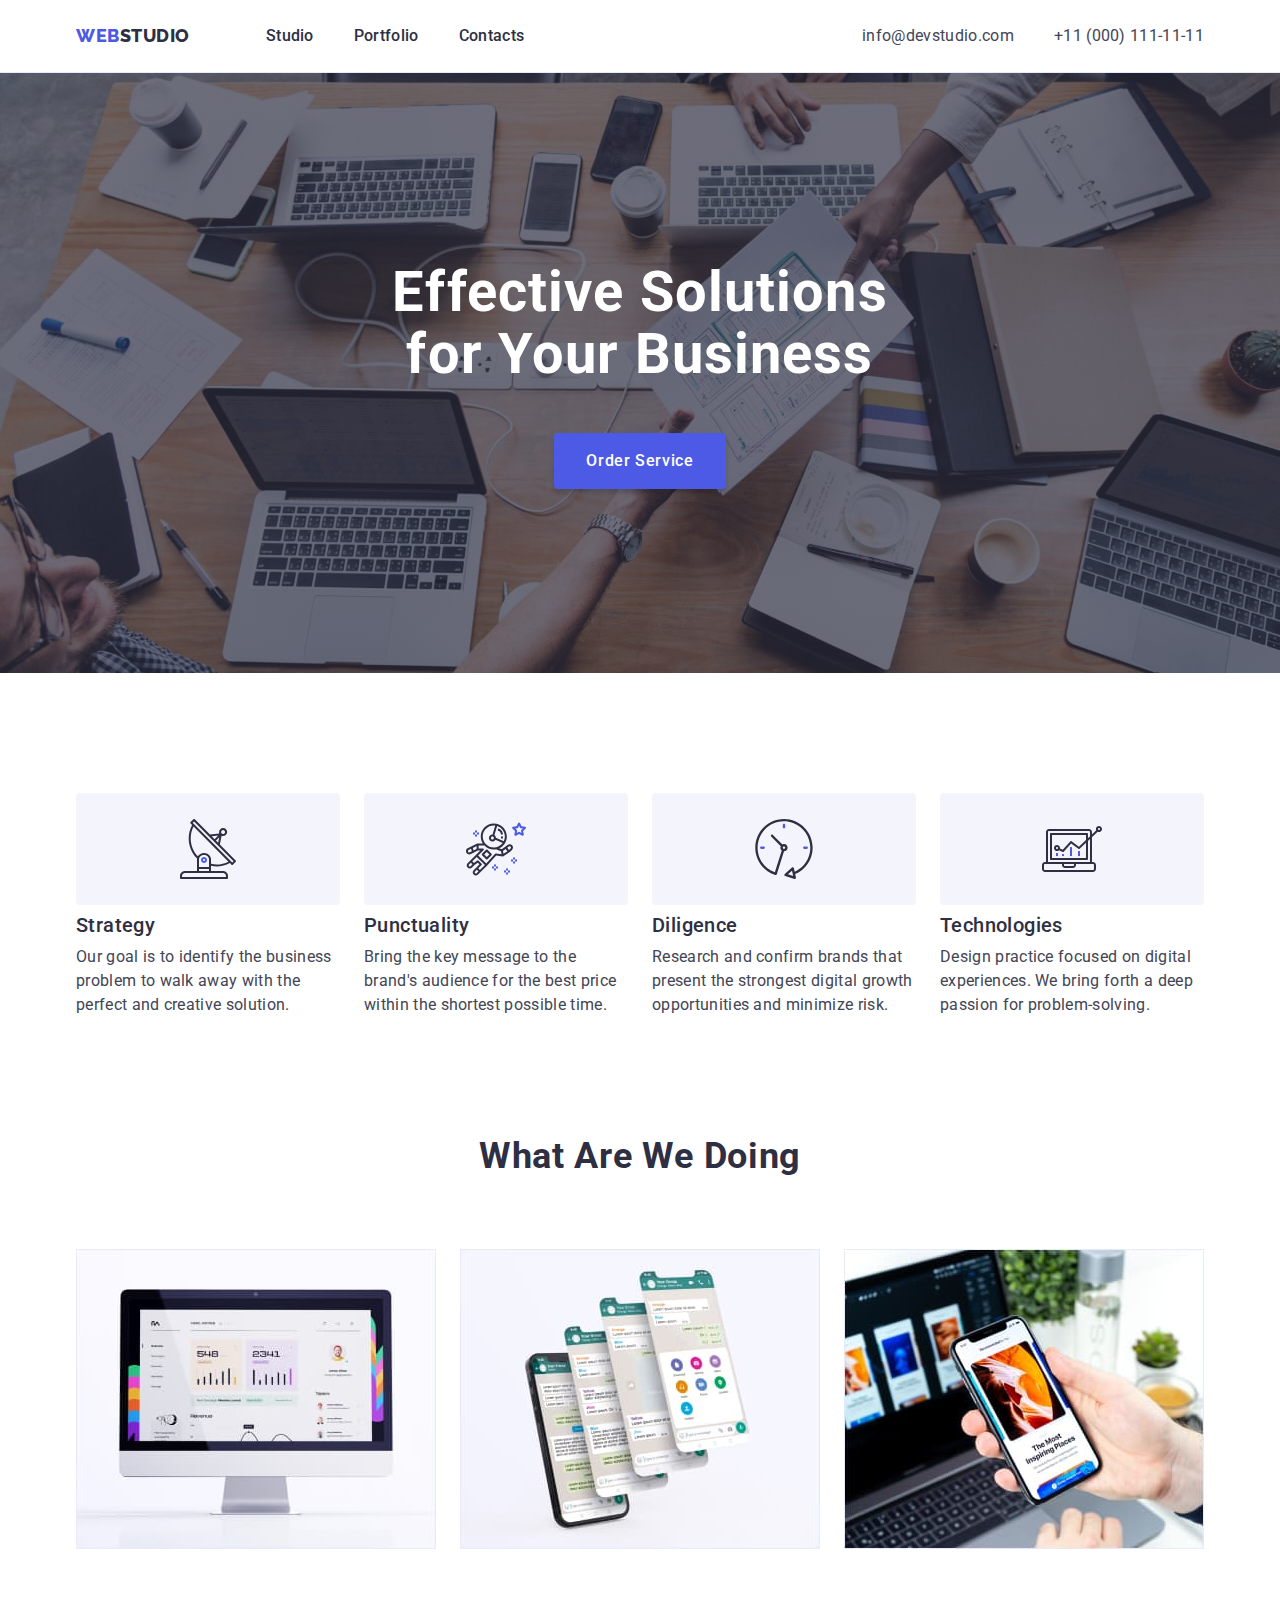
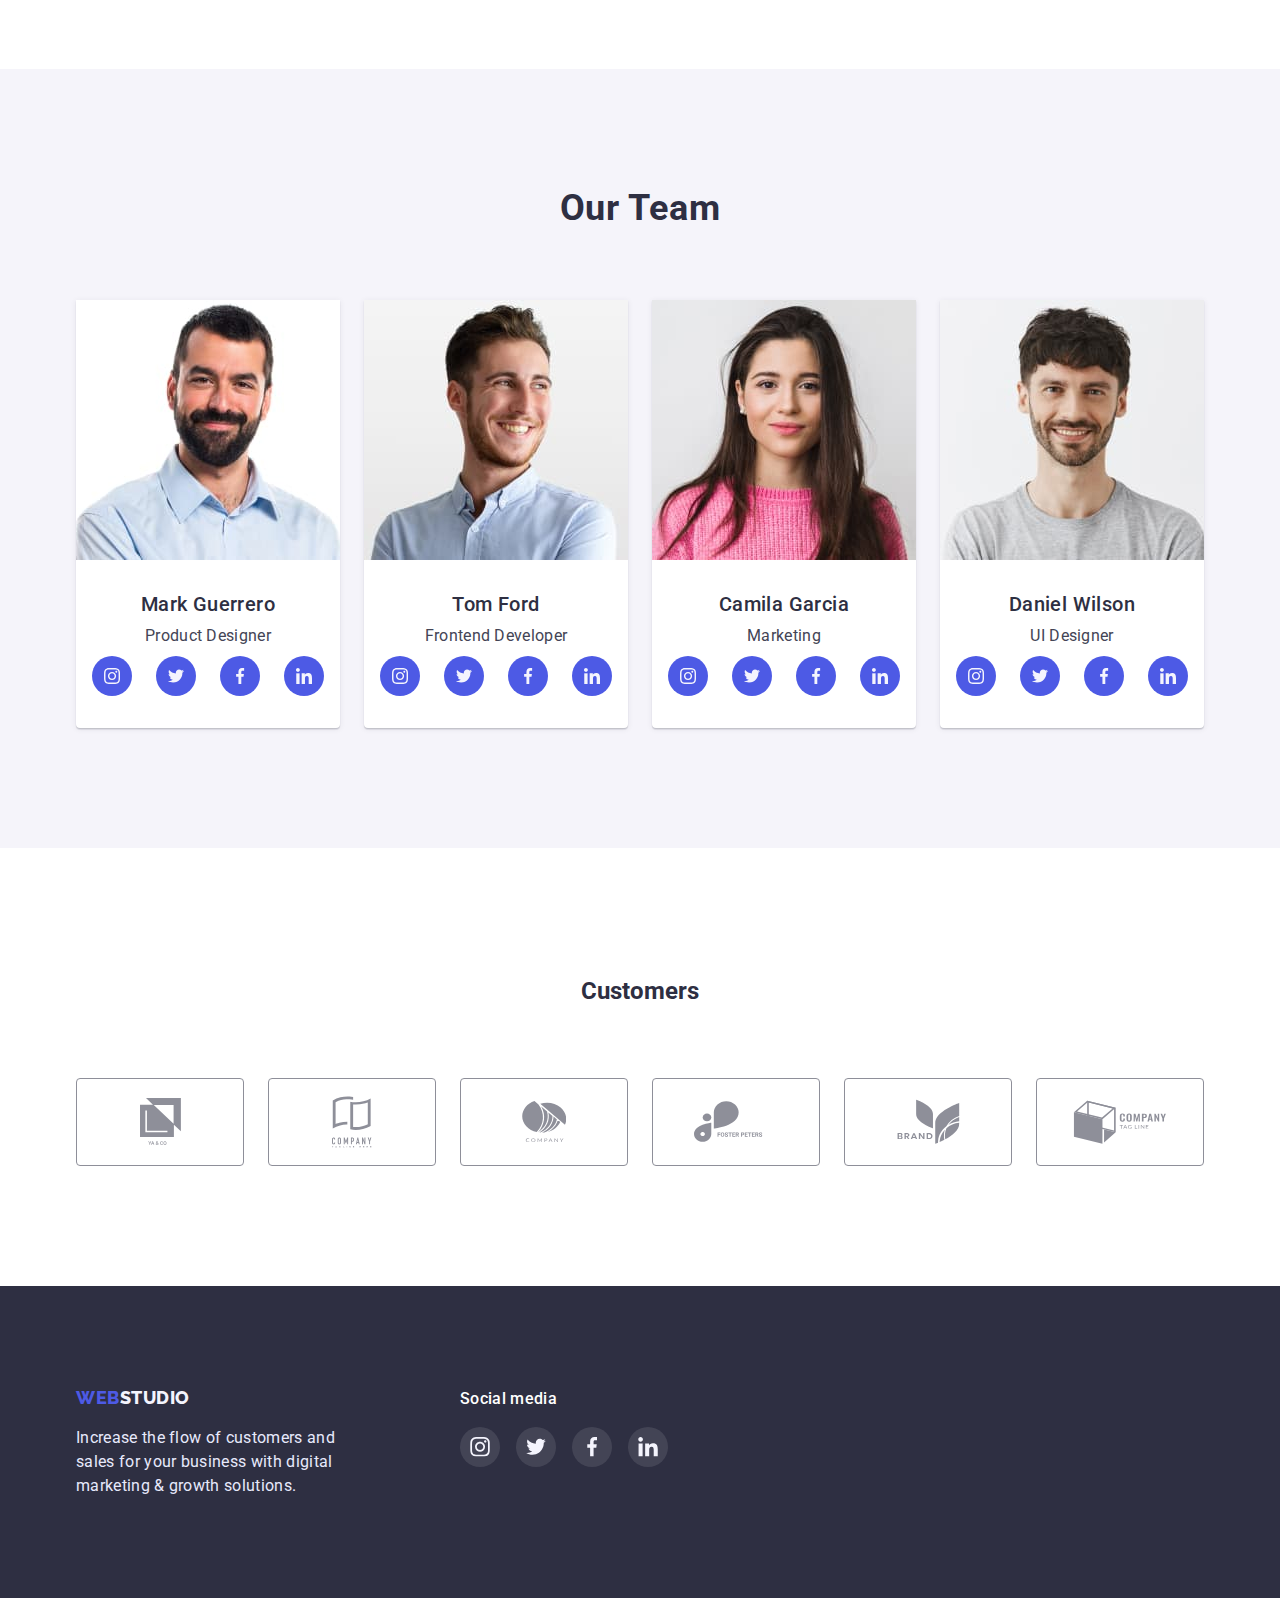
==== index.html @ e97444db "add" ====
<!DOCTYPE html>
<html lang="en">
  <head>
    <meta charset="UTF-8" />
    <meta http-equiv="X-UA-Compatible" content="IE=edge" />
    <meta name="viewport" content="width=, initial-scale=1.0" />
    <title>Document</title>
    <link
      href="https://fonts.googleapis.com/css2?family=Raleway:wght@800&family=Roboto:wght@400;500;700;900&display=swap"
      rel="stylesheet"
    />
    <link
      rel="stylesheet"
      href="https://cdn.jsdelivr.net/npm/modern-normalize@1.1.0/modern-normalize.min.css"
    />
    <link rel="stylesheet" href="style.css" />
  </head>
  <body>
    <header class="header-main">
      <div class="container header-nav-container">
        <nav class="header-nav">
          <a class="logotype header-logo" href="./index.html"
            ><span class="logo-accent">Web</span>Studio</a
          >
          <ul class="header-list">
            <li class="header-menu link-decor">
              <a class="header-link" href="#">Studio</a>
            </li>
            <li class="header-menu link-decor">
              <a class="header-link" href="./portfolio.html">Portfolio</a>
            </li>
            <li class="header-menu link-decor">
              <a class="header-link" href="#">Contacts</a>
            </li>
          </ul>
        </nav>
        <ul class="header-cont">
          <li class="header-emeil">
            <a
              class="header-mail header-communication"
              href="mailto:info@devstudio.com"
              >info@devstudio.com</a
            >
          </li>
          <li class="header-telefon">
            <a class="header-tel header-communication" href="tel:+110001111111"
              >+11 (000) 111-11-11</a
            >
          </li>
        </ul>
      </div>
    </header>
    <main>
      <section class="sec-first">
        <div class="container">
          <h1 class="sec-header">Effective Solutions for Your Business</h1>
          <button class="sec-button" type="button">Order Service</button>
        </div>
      </section>

      <section class="benefits">
        <div class="container">
          <h2 class="visually-hidden">features</h2>
          <ul class="benefits-lists">
            <li class="benefits-text">
              <div class="benefits-icon-list link-decor">
                <svg
                  class="benefits-icons"
                  width="60px"
                  height="64px"
                  viewBox="0 0 32 32"
                >
                  <use xlink:href="./images/sprite.svg#icon-antenna-1"></use>
                </svg>
              </div>
              <h3 class="benefits-title">Strategy</h3>
              <p class="benefits-par">
                Our goal is to identify the business problem to walk away with
                the perfect and creative solution.
              </p>
            </li>
            <li class="benefits-text">
              <div class="benefits-icon-list link-decor">
                <svg class="benefits-icons" width="60px" height="64px">
                  <use href="./images/sprite.svg#icon-astronaut-1"></use>
                </svg>
              </div>
              <h3 class="benefits-title">Punctuality</h3>
              <p class="benefits-par">
                Bring the key message to the brand's audience for the best price
                within the shortest possible time.
              </p>
            </li>
            <li class="benefits-text">
              <div class="benefits-icon-list link-decor">
                <svg class="benefits-icons" width="60px" height="64px">
                  <use href="./images/sprite.svg#icon-clock-1"></use>
                </svg>
              </div>
              <h3 class="benefits-title">Diligence</h3>
              <p class="benefits-par">
                Research and confirm brands that present the strongest digital
                growth opportunities and minimize risk.
              </p>
            </li>
            <li class="benefits-text">
              <div class="benefits-icon-list link-decor">
                <svg class="benefits-icons" width="60px" height="64px">
                  <use href="./images/sprite.svg#icon-diagram-1"></use>
                </svg>
              </div>
              <h3 class="benefits-title">Technologies</h3>
              <p class="benefits-par">
                Design practice focused on digital experiences. We bring forth a
                deep passion for problem-solving.
              </p>
            </li>
          </ul>
        </div>
      </section>
      <section class="about">
        <div class="container">
          <h2 class="about-header">What are we doing</h2>
          <ul class="about-lists">
            <li class="about-img">
              <img src="./images/img1.jpg" width="360" alt="design" />
            </li>
            <li class="about-img">
              <img src="./images/img2.jpg" width="360" alt="chat" />
            </li>
            <li class="about-img">
              <img src="./images/img3.jpg" width="360" alt="mobile app" />
            </li>
          </ul>
        </div>
      </section>
      <section class="team">
        <div class="container">
          <h2 class="team-header">Our Team</h2>
          <ul class="team-lists">
            <li class="team-cards">
              <img
                src="./images/prtrt(1).jpg"
                width="264"
                alt="Mark Guerrero"
              />
              <div class="team-wrapper">
                <h3 class="team-name">Mark Guerrero</h3>
                <p class="team-job">Product Designer</p>
                <ul class="team-social link-decor">
                  <li class="team-social-item">
                    <a class="team-social-link" href="">
                      <svg class="team-social-icon" width="16" height="16px">
                        <use href="./images/sprite.svg#icon-instagram-2"></use>
                      </svg>
                    </a>
                  </li>
                  <li class="team-social-item">
                    <a class="team-social-link" href="">
                      <svg class="team-social-icon" width="16" height="16px">
                        <use href="./images/sprite.svg#icon-twitter-1"></use>
                      </svg>
                    </a>
                  </li>
                  <li class="team-social-item">
                    <a class="team-social-link" href="">
                      <svg class="team-social-icon" width="16px" height="16px">
                        <use href="./images/sprite.svg#icon-facebook-1"></use>
                      </svg>
                    </a>
                  </li>
                  <li class="team-social-item">
                    <a class="team-social-link" href="">
                      <svg class="team-social-icon" width="16" height="16px">
                        <use href="./images/sprite.svg#icon-linkedin-1"></use>
                      </svg>
                    </a>
                  </li>
                </ul>
              </div>
            </li>

            <li class="team-cards">
              <img src="./images/prtr(2).jpg" width="264" alt="Tom Ford" />
              <div class="team-wrapper">
                <h3 class="team-name">Tom Ford</h3>
                <p class="team-job">Frontend Developer</p>
                <ul class="team-social link-decor">
                  <li class="team-social-item">
                    <a class="team-social-link" href="">
                      <svg class="team-social-icon" width="16" height="16px">
                        <use href="./images/sprite.svg#icon-instagram-2"></use>
                      </svg>
                    </a>
                  </li>
                  <li class="team-social-item">
                    <a class="team-social-link" href="">
                      <svg class="team-social-icon" width="16" height="16px">
                        <use href="./images/sprite.svg#icon-twitter-1"></use>
                      </svg>
                    </a>
                  </li>
                  <li class="team-social-item">
                    <a class="team-social-link" href="">
                      <svg class="team-social-icon" width="16px" height="16px">
                        <use href="./images/sprite.svg#icon-facebook-1"></use>
                      </svg>
                    </a>
                  </li>
                  <li class="team-social-item">
                    <a class="team-social-link" href="">
                      <svg class="team-social-icon" width="16" height="16px">
                        <use href="./images/sprite.svg#icon-linkedin-1"></use>
                      </svg>
                    </a>
                  </li>
                </ul>
              </div>
            </li>
            <li class="team-cards">
              <img src="./images/prtr(3).jpg" width="264" alt="Camila Garcia" />
              <div class="team-wrapper">
                <h3 class="team-name">Camila Garcia</h3>
                <p class="team-job">Marketing</p>
                <ul class="team-social link-decor">
                  <li class="team-social-item">
                    <a class="team-social-link" href="">
                      <svg class="team-social-icon" width="16" height="16px">
                        <use href="./images/sprite.svg#icon-instagram-2"></use>
                      </svg>
                    </a>
                  </li>
                  <li class="team-social-item">
                    <a class="team-social-link" href="">
                      <svg class="team-social-icon" width="16" height="16px">
                        <use href="./images/sprite.svg#icon-twitter-1"></use>
                      </svg>
                    </a>
                  </li>
                  <li class="team-social-item">
                    <a class="team-social-link" href="">
                      <svg class="team-social-icon" width="16px" height="16px">
                        <use href="./images/sprite.svg#icon-facebook-1"></use>
                      </svg>
                    </a>
                  </li>
                  <li class="team-social-item">
                    <a class="team-social-link" href="">
                      <svg class="team-social-icon" width="16" height="16px">
                        <use href="./images/sprite.svg#icon-linkedin-1"></use>
                      </svg>
                    </a>
                  </li>
                </ul>
              </div>
            </li>
            <li class="team-cards">
              <img src="./images/prtr(4).jpg" width="264" alt="Daniel Wilson" />
              <div class="team-wrapper">
                <h3 class="team-name">Daniel Wilson</h3>
                <p class="team-job">UI Designer</p>
                <ul class="team-social link-decor">
                  <li class="team-social-item">
                    <a class="team-social-link" href="">
                      <svg class="team-social-icon" width="16" height="16px">
                        <use href="./images/sprite.svg#icon-instagram-2"></use>
                      </svg>
                    </a>
                  </li>
                  <li class="team-social-item">
                    <a class="team-social-link" href="">
                      <svg class="team-social-icon" width="16" height="16px">
                        <use href="./images/sprite.svg#icon-twitter-1"></use>
                      </svg>
                    </a>
                  </li>
                  <li class="team-social-item">
                    <a class="team-social-link" href="">
                      <svg class="team-social-icon" width="16px" height="16px">
                        <use href="./images/sprite.svg#icon-facebook-1"></use>
                      </svg>
                    </a>
                  </li>
                  <li class="team-social-item">
                    <a class="team-social-link" href="">
                      <svg class="team-social-icon" width="16" height="16px">
                        <use href="./images/sprite.svg#icon-linkedin-1"></use>
                      </svg>
                    </a>
                  </li>
                </ul>
              </div>
            </li>
          </ul>
        </div>
      </section>
      <section class="customers">
        <div class="container">
          <h2 class="customers-header">Customers</h2>
          <ul class="customers-lists link-decor">
            <li class="customers-item">
              <a class="customers-link" href="#">
                <svg class="customers-icon" width="41" height="46.97">
                  <use href="./images/sprite.svg#icon-group-1"></use>
                </svg>
              </a>
            </li>
            <li class="customers-item">
              <a class="customers-link" href="#">
                <svg class="customers-icon" width="40" height="52">
                  <use href="./images/sprite.svg#icon-group-6"></use>
                </svg>
              </a>
            </li>
            <li class="customers-item">
              <a class="customers-link" href="#">
                <svg class="customers-icon" width="44" height="41">
                  <use href="./images/sprite.svg#icon-group-2"></use>
                </svg>
              </a>
            </li>
            <li class="customers-item">
              <a class="customers-link" href="#">
                <svg class="customers-icon" width="84" height="41">
                  <use href="./images/sprite.svg#icon-group-3"></use>
                </svg>
              </a>
            </li>
            <li class="customers-item">
              <a class="customers-link" href="#">
                <svg class="customers-icon" width="63" height="45">
                  <use href="./images/sprite.svg#icon-group-4"></use>
                </svg>
              </a>
            </li>
            <li class="customers-item">
              <a class="customers-link" href="#">
                <svg class="customers-icon" width="94" height="44">
                  <use href="./images/sprite.svg#icon-group-5"></use>
                </svg>
              </a>
            </li>
          </ul>
        </div>
      </section>
    </main>
    <footer class="footer">
      <div class="container footer-main">
        <div class="footer-left">
          <a class="logotype footer-logotype" href="./index.html"
            ><span class="logo-accent">Web</span
            ><span class="footer-logo-accent">Studio</span>
          </a>
          <p class="footer-paragraf">
            Increase the flow of customers and sales for your business with
            digital marketing & growth solutions.
          </p>
        </div>

        <div class="footer-right">
          <p class="footer-header">Social media</p>
          <ul class="footer-social link-decor">
            <li class="footer-social-item">
              <a class="footer-social-link" href="#">
                <svg class="footer-social-icon" width="24" height="19.5">
                  <use href="./images/sprite.svg#icon-instagram-2"></use>
                </svg>
              </a>
            </li>
            <li class="footer-social-item">
              <a class="footer-social-link" href="#">
                <svg class="footer-social-icon" width="24" height="19.5">
                  <use href="./images/sprite.svg#icon-twitter-1"></use>
                </svg>
              </a>
            </li>
            <li class="footer-social-item">
              <a class="footer-social-link" href="#">
                <svg class="footer-social-icon" width="24" height="19.5">
                  <use href="./images/sprite.svg#icon-facebook-1"></use>
                </svg>
              </a>
            </li>
            <li class="footer-social-item">
              <a class="footer-social-link" href="#">
                <svg class="footer-social-icon" width="24" height="19.5">
                  <use href="./images/sprite.svg#icon-linkedin-1"></use>
                </svg>
              </a>
            </li>
          </ul>
        </div>
      </div>
    </footer>
  </body>
</html>
---- style.css ----
:root {
  --main-color: #2e2f42;
  --title-color: #434455;
  --accent-color: #4d5ae5;
  --white-color: #ffffff;
  --team-bgr: #f5f4fa;
  --hover-button: #404bbf;
  --potrf-botton-bgr: #f4f4fd;
  --border-cards: #e7e9fc;
  --portfolio-color-btn: #4d5ae5;
  --color-icon-customer: #8e8f99;
  --accent-link: #31d0aa;
}

h1,
h2,
h3,
p {
  margin-top: 0;
  margin-bottom: 0;
}
ul {
  margin-top: 0;
  margin-bottom: 0;
  padding-left: 0;
}
img {
  display: block;
  width: 100%;
  height: auto;
}

/* header */
body {
  font-family: 'Roboto', sans-serif;
  color: var(--main-color);
  background-color: var(--white-color);
}
.container {
  width: 1158px;
  margin-left: auto;
  margin-right: auto;
  padding-left: 15px;
  padding-right: 15px;
}
.header-main {
  padding-top: 24px;
  padding-bottom: 24px;
  border-bottom: 1px solid var(--border-cards);
}

.header-nav-container {
  display: flex;
  align-items: center;
}
.header-nav {
  display: flex;
  align-items: center;
}
.header-list {
  display: flex;
  align-items: center;
}
.logotype {
  font-family: 'Raleway', sans-serif;
  color: var(--main-color);
  font-weight: 800;
  font-size: 18px;
  line-height: 1.33;
  letter-spacing: 0.03em;
  text-decoration: none;
  text-transform: uppercase;
}
.header-logo {
  margin-right: 76px;
}
.logo-accent {
  color: var(--accent-color);
}

.header-link {
  text-decoration: none;
  color: var(--main-color);
  font-weight: 500;
  font-size: 16px;
  line-height: 1.5;
  letter-spacing: 0.02em;
}
.header-link:hover,
.header-link:focus {
  color: var(--accent-color);
}
.header-menu:not(:last-child) {
  margin-right: 40px;
}
.header-cont {
  color: var(--title-color);
  list-style-type: none;
  font-size: 16px;
  letter-spacing: 0.02em;
  line-height: 1.5;
  display: flex;
  align-items: center;
  margin-left: auto;
}
.header-communication {
  cursor: pointer;
}
.header-emeil {
  margin-right: 40px;
}
.header-mail {
  color: var(--title-color);
  text-decoration: none;
}
.header-mail:hover,
.header-mail:focus {
  color: var(--accent-color);
}

.header-tel {
  color: var(--title-color);
  text-decoration: none;
}
.header-tel:hover,
.header-tel:focus {
  color: var(--accent-color);
}

/* header */
/* main */
.sec-first {
  background-color: var(--main-color);
  max-width: 1440px;
  height: 600px;
  padding-top: 188px;
  padding-bottom: 188px;
  background-image: linear-gradient(
      rgba(46, 47, 66, 0.7),
      rgba(46, 47, 66, 0.7)
    ),
    url('./images/people-office1.jpg');
  background-size: cover;
  background-repeat: no-repeat;
}

.sec-header {
  color: var(--white-color);
  max-width: 496px;
  font-weight: 700;
  font-size: 56px;
  line-height: 1.11;
  text-align: center;
  letter-spacing: 0.02em;
  display: block;
  margin: 0 auto;
  margin-bottom: 48px;
}
.sec-button {
  font-family: 'Roboto';
  background-color: var(--accent-color);
  color: var(--white-color);
  box-shadow: 0px 4px 4px rgba(0, 0, 0, 0.15);
  padding: 16px 32px;
  font-weight: 500;
  font-size: 16px;
  letter-spacing: 0.04em;
  line-height: 1.5;
  border: none;
  display: block;
  margin: 0 auto;
  border-radius: 4px;

  cursor: pointer;
}
.sec-button:hover,
.sec-button:focus {
  background-color: var(--hover-button);
  color: var(--white-color);
}
/* benefits */
.visually-hidden {
  position: absolute;
  white-space: nowrap;
  width: 1px;
  height: 1px;
  overflow: hidden;
  border: 0;
  padding: 0;
  clip: rect(0 0 0 0);
  clip-path: inset(50%);
  margin: -1px;
}
.benefits-icon {
  display: flex;
  justify-content: center;
  gap: 24px;
}
.benefits-icon-list {
  display: flex;
  justify-content: center;
  align-items: center;
  background-color: var(--potrf-botton-bgr);
  width: 264px;
  height: 112px;
  border-radius: 4px;
  margin-bottom: 8px;
}

.benefits {
  padding-top: 120px;
  padding-bottom: 120px;
}
.benefits-lists {
  display: flex;
}
.benefits-text {
  width: 264px;
  list-style-type: none;
}
.benefits-text:not(:last-child) {
  margin-right: 24px;
}
.benefits-title {
  font-weight: 500;
  font-size: 20px;
  line-height: 1.2;
  letter-spacing: 0.02em;
  margin-bottom: 8px;
}
.benefits-par {
  font-size: 16px;
  line-height: 1.5;
  letter-spacing: 0.02em;
}
p {
  color: var(--title-color);
}
/* benefits */

/* about */
.about {
  padding-bottom: 120px;
}
.about-header {
  font-weight: 700;
  font-size: 36px;
  line-height: 1.1;
  letter-spacing: 0.02em;
  text-transform: capitalize;
  margin-bottom: 72px;
  text-align: center;
}
.about-lists {
  display: flex;
  flex-wrap: wrap;

  /* justify-content: space-between; */
}
.about-img:not(:last-child) {
  margin-right: 24px;
}

.about-img {
  list-style-type: none;
}
/* about */

/* team */
.team {
  background-color: var(--team-bgr);
  padding-top: 120px;
  padding-bottom: 120px;
}
.team-header {
  font-weight: 700;
  font-size: 36px;
  line-height: 1.1;
  letter-spacing: 0.02em;
  text-transform: capitalize;
  margin-bottom: 72px;
  text-align: center;
}
.team-lists {
  display: flex;
  flex-wrap: wrap;
  justify-content: space-between;
}
.team-cards {
  list-style-type: none;
  background: var(--white-color);
  box-shadow: 0px 1px 6px rgba(46, 47, 66, 0.08),
    0px 1px 1px rgba(46, 47, 66, 0.16), 0px 2px 1px rgba(46, 47, 66, 0.08);
  border-radius: 0px 0px 4px 4px;
}
.team-name {
  font-weight: 500;
  font-size: 20px;
  line-height: 1.2;
  letter-spacing: 0.02em;
  margin-bottom: 8px;
  text-align: center;
}
.team-job {
  color: var(--title-color);
  font-size: 16px;
  line-height: 1.5;
  letter-spacing: 0.02em;
  text-align: center;
  margin-bottom: 8px;
}
.team-wrapper {
  padding-top: 32px;
  padding-bottom: 32px;
}

.team-social {
  display: flex;
  justify-content: center;
  gap: 24px;
}
.team-social-link {
  display: flex;
  justify-content: center;
  align-items: center;
  width: 40px;
  height: 40px;
  border-radius: 50%;
  background-color: #4d5ae5;
}
.team-social-link:hover,
.team-social-link:focus {
  background-color: var(--hover-button);
}

/* team */

/* customers */
/* .customers {
  max-height: 450px;
} */
.customers {
  padding-top: 130px;
  padding-bottom: 120px;
}
.customers-header {
  display: block;
  text-align: center;

  margin-bottom: 72px;
}

.customers-lists {
  display: flex;
  justify-content: center;
  gap: 24px;
}
.customers-link {
  display: flex;
  justify-content: center;
  align-items: center;
  width: 168px;
  height: 88px;
  border: 1px solid #8e8f99;
  color: var(--color-icon-customer);
  border-radius: 4px;
}
.customers-icon {
  fill: currentColor;
}

.customers-link:hover,
.customers-link:focus {
  border-color: var(--hover-button);
  color: var(--hover-button);
}

/* footer */

.footer {
  background-color: var(--main-color);
  padding-top: 100px;
  padding-bottom: 100px;
}
.footer-main {
  display: flex;
  align-items: baseline;
}
.footer-left {
  margin-right: 120px;
}

.footer-social {
  display: flex;
  justify-content: center;
  gap: 16px;
}
.footer-social-link {
  display: flex;
  justify-content: center;
  align-items: center;
  width: 40px;
  height: 40px;
  border-radius: 50%;
  background-color: rgba(255, 255, 255, 0.1);
}
.footer-social-link:hover,
.footer-social-link:focus {
  background-color: var(--accent-link);
}

.footer-header {
  display: flex;
  color: var(--white-color);
  font-weight: 500;
  font-size: 16px;
  line-height: 1.5;
  letter-spacing: 0.02em;
  margin-bottom: 16px;
}
/* .footer-logotype {
  margin-bottom: 16px;
} */

.logo-accent2 {
  color: var(--potrf-botton-bgr);
}
.footer-logo-accent {
  color: var(--potrf-botton-bgr);
}
.footer-paragraf {
  color: var(--border-cards);
  max-width: 264px;
  font-size: 16px;
  line-height: 1.5;
  letter-spacing: 0.02em;
  margin-top: 16px;
}

/* portfolio */
/* header */

.link-decor {
  list-style-type: none;
}

/* header */
/* list */

.list {
  padding-top: 96px;
  padding-bottom: 120px;
}
.list-space:not(:first-child) {
  margin-left: 24px;
}
.title-hidden {
  position: absolute;
  white-space: nowrap;
  width: 1px;
  height: 1px;
  overflow: hidden;
  border: 0;
  padding: 0;
  clip: rect(0 0 0 0);
  clip-path: inset(50%);
  margin: -1px;
}

.list-item {
  display: flex;

  margin-bottom: 72px;
  justify-content: center;
}
/* .list-item:not(:last-child) {
  margin-right: 24px;
} */

.list-button {
  font-family: inherit;
  font-weight: 500;
  font-size: 16px;
  line-height: 1.5;
  background-color: var(--potrf-botton-bgr);
  color: var(--portfolio-color-btn);
  border: 1px solid var(--border-cards);
  border-radius: 4px;
  padding: 10px 20px;
  cursor: pointer;
}
.list-button:hover,
.list-button:focus {
  background-color: var(--accent-color);
  color: var(--white-color);
  border-color: transparent;
  box-shadow: 0px 3px 1px rgba(0, 0, 0, 0.1), 0px 2px 1px rgba(0, 0, 0, 0.08),
    0px 2px 2px rgba(0, 0, 0, 0.12);
}

.cards {
  display: flex;
  flex-wrap: wrap;
  row-gap: 48px;
  column-gap: 24px;
}
/* .cards-lists {
  flex-basis: calc((100% - 48px) / 3);
  /* margin-bottom: 48px; */

.cards-wrapper {
  padding-top: 32px;
  padding-bottom: 32px;
  padding-left: 16px;
  border: 1px solid var(--border-cards);
  border-top: none;
}
.cards-title {
  margin-bottom: 8px;
}
.cards-decor {
  text-decoration: none;
  display: inline-block;
  line-height: 0;
}

.cards-decor:hover,
.cards-decor:focus {
  outline: none;
  box-shadow: 0px 1px 6px rgba(46, 47, 66, 0.08),
    0px 1px 1px rgba(46, 47, 66, 0.16), 0px 2px 1px rgba(46, 47, 66, 0.08);
}
.cards-title {
  color: var(--main-color);
  font-weight: 500;
  font-size: 20px;
  letter-spacing: 0.02em;
  line-height: 1.2;
}
.cards-paragraf {
  color: var(--title-color);
  font-size: 16px;
  line-height: 1.5;
  letter-spacing: 0.02em;
}
.cards-lists {
  display: block;
}
.cards-lists-wrapper {
  position: relative;
}
.overley {
  font-size: 16px;
  line-height: 1.5;
  letter-spacing: 0.02em;
  color: var(--white-color);
  background-color: var(--accent-color);
  padding-top: 40px;
  padding-bottom: 164px;
  padding-right: 32px;
  padding-left: 32px;
  /* width: 296px;
  height: 96px; */
  position: absolute;
  left: 0;
  top: 0;
  width: 100%;
  height: 100%;
  overflow-y: scroll;
}
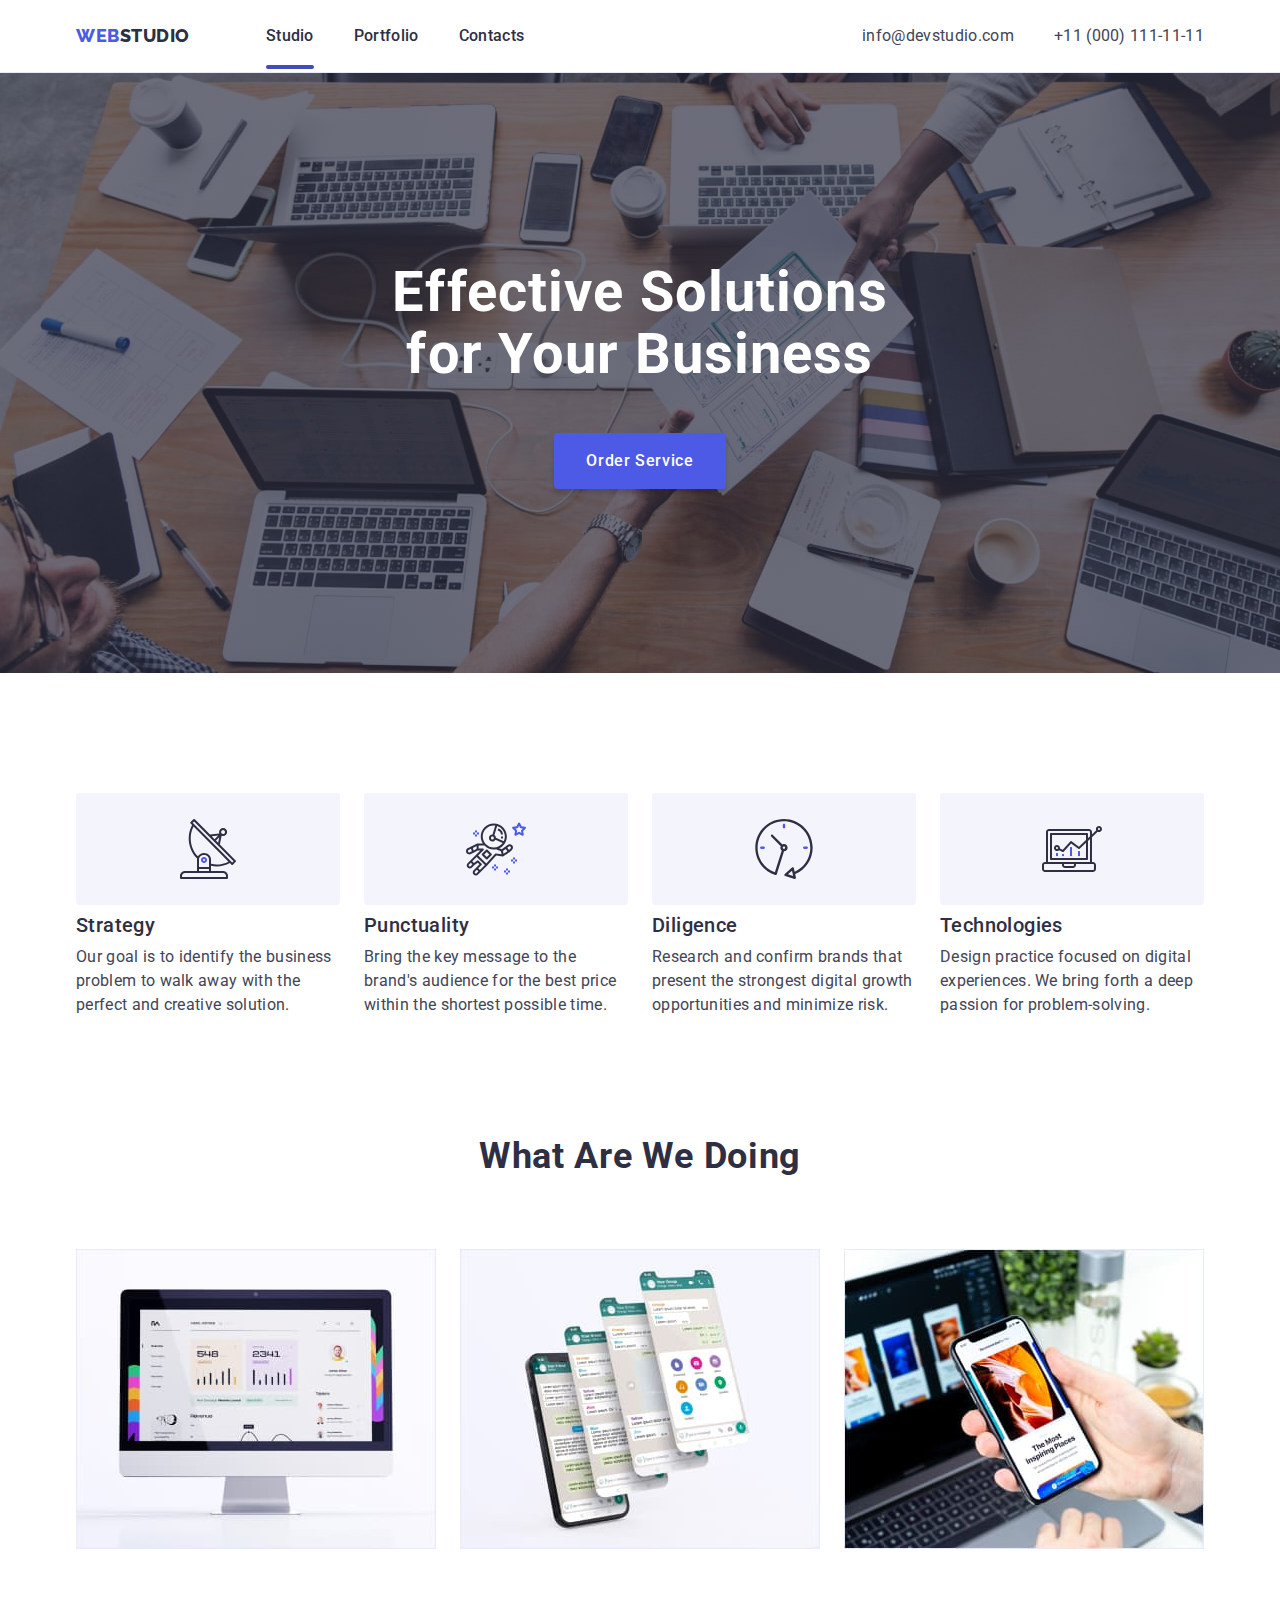
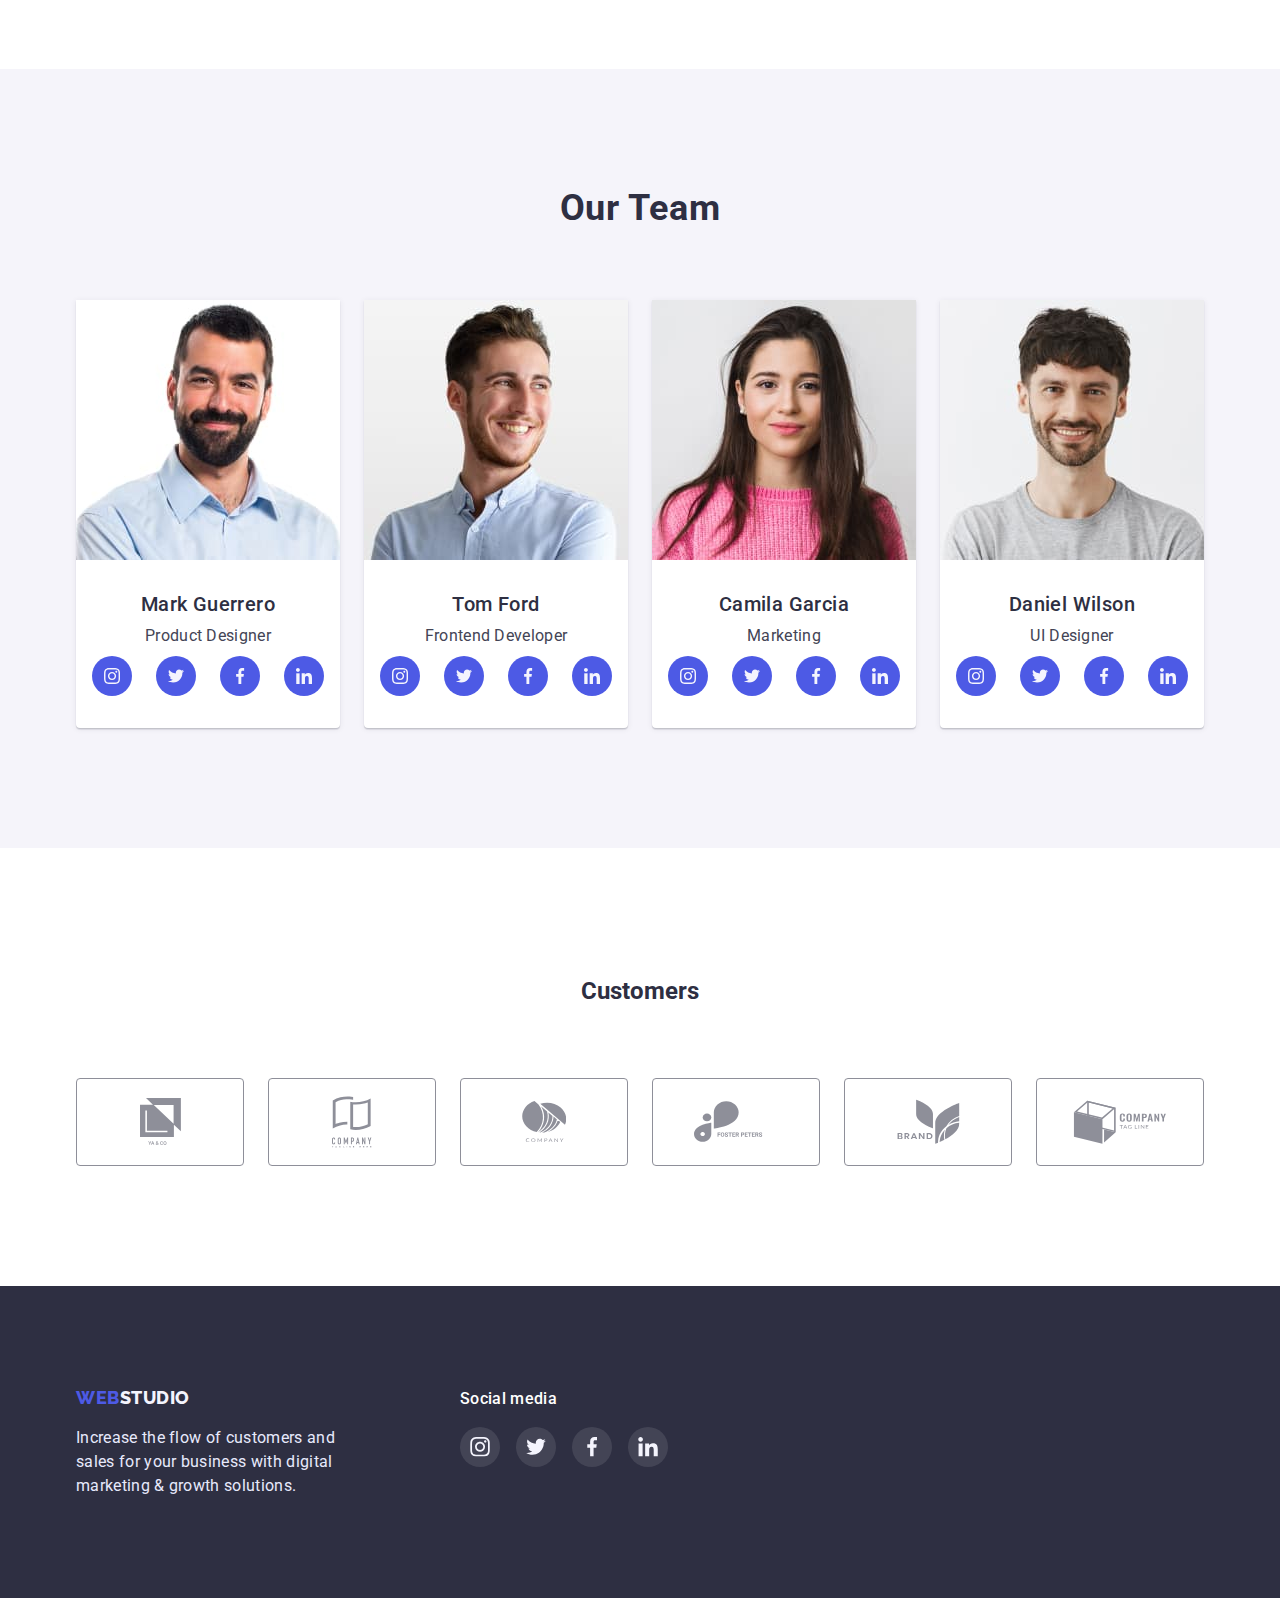
==== commit 495ae1d3: "add window and current" ====
--- a/index.html
+++ b/index.html
@@ -24,7 +24,7 @@
           >
           <ul class="header-list">
             <li class="header-menu link-decor">
-              <a class="header-link" href="#">Studio</a>
+              <a class="header-link current" href="#">Studio</a>
             </li>
             <li class="header-menu link-decor">
               <a class="header-link" href="./portfolio.html">Portfolio</a>
@@ -54,7 +54,9 @@
       <section class="sec-first">
         <div class="container">
           <h1 class="sec-header">Effective Solutions for Your Business</h1>
-          <button class="sec-button" type="button">Order Service</button>
+          <button class="sec-button" data-modal-open type="button">
+            Order Service
+          </button>
         </div>
       </section>
 
@@ -392,5 +394,15 @@
         </div>
       </div>
     </footer>
+    <div class="backdrop is-hidden" data-modal>
+      <div class="modal-window">
+        <button type="button" class="modal-window-close" data-modal-close>
+          <svg class="modal-icon" width="8" height="8">
+            <use href="./images/sprite.svg#icon-close-modal"></use>
+          </svg>
+        </button>
+      </div>
+    </div>
+    <script src="./js/modal.js"></script>
   </body>
 </html>
--- a/style.css
+++ b/style.css
@@ -61,6 +61,23 @@
   display: flex;
   align-items: center;
 }
+.current {
+  color: var(--hover-button);
+  padding-top: 24px;
+  padding-bottom: 24px;
+}
+.current::after {
+  content: '';
+  display: block;
+  position: absolute;
+  width: 100%;
+  height: 4px;
+  left: 0;
+  bottom: 0;
+  border-radius: 2px;
+  background-color: var(--hover-button);
+}
+
 .logotype {
   font-family: 'Raleway', sans-serif;
   color: var(--main-color);
@@ -79,6 +96,7 @@
 }
 
 .header-link {
+  position: relative;
   text-decoration: none;
   color: var(--main-color);
   font-weight: 500;
@@ -546,8 +564,13 @@
 .cards-lists {
   display: block;
 }
+.cards-link:hover .overley,
+.cards-link:focus .overley {
+  transform: translate(0, 0);
+}
 .cards-lists-wrapper {
   position: relative;
+  overflow: hidden;
 }
 .overley {
   font-size: 16px;
@@ -561,6 +584,8 @@
   padding-left: 32px;
   /* width: 296px;
   height: 96px; */
+  transition: transform 250ms cubic-bezier(0.4, 0, 0.2, 1);
+  transform: translate(0, 100%);
   position: absolute;
   left: 0;
   top: 0;
@@ -568,3 +593,60 @@
   height: 100%;
   overflow-y: scroll;
 }
+/* footer */
+
+/* modal window */
+.backdrop {
+  position: fixed;
+  top: 0;
+  left: 0;
+  width: 100%;
+  height: 100%;
+  z-index: 100;
+  background-color: rgba(46, 47, 66, 0.4);
+
+  transition: opasity 250ms cubic-bezier(0.4, 0, 0.2, 1),
+    visibility 250ms cubic-bezier(0.4, 0, 0.2, 1);
+}
+.backdrop.is-hidden {
+  opacity: 0;
+  visibility: hidden;
+  pointer-events: none;
+}
+.modal-window {
+  position: absolute;
+  top: 50%;
+  left: 50%;
+  transform: translate(-50%, -50%);
+  width: 408px;
+  height: 576px;
+  background-color: #fcfcfc;
+  box-shadow: 0px 1px 1px rgba(0, 0, 0, 0.14), 0px 1px 3px rgba(0, 0, 0, 0.12),
+    0px 2px 1px rgba(0, 0, 0, 0.2);
+  border-radius: 4px;
+}
+.modal-window-close {
+  position: absolute;
+  top: 24px;
+  right: 24px;
+  display: flex;
+  justify-content: center;
+  align-items: center;
+  width: 24px;
+  height: 24px;
+  border-radius: 50%;
+  background-color: rgba(231, 233, 252, 1);
+  border: 1px solid rgba(0, 0, 0, 0.1);
+  padding: 0;
+  cursor: pointer;
+}
+.modal-window-close:hover,
+.modal-window-close:focus {
+  background-color: var(--hover-button);
+  border: none;
+}
+.modal-window-close:hover .modal-icon,
+.modal-window-close:focus .modal-icon {
+  fill: var(--white-color);
+}
+/* modal window */
